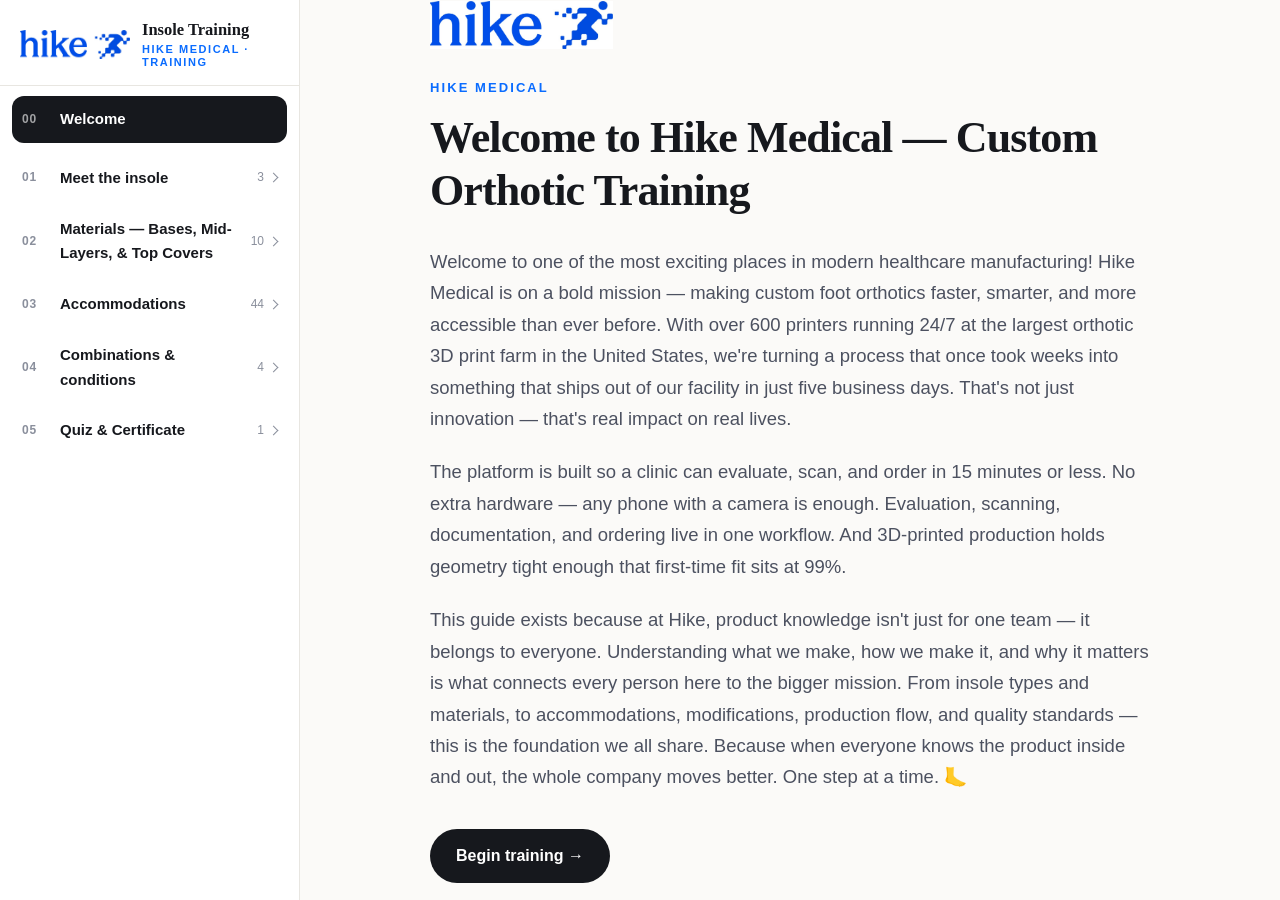
==== index.html @ 45080b59 "Highlight heel fill and pulse thickness boost in color. The clinical order cover length now reads 3/" ====
<!doctype html>
<html lang="en">
<head>
<meta charset="utf-8">
<meta name="viewport" content="width=device-width, initial-scale=1">
<title>The Hike Insole Book</title>
<style>
  :root{
    --ink:#16181d; --ink-2:#4c5160; --ink-3:#8a8f9c;
    --paper:#fbfaf8; --card:#ffffff; --line:#e8e6e1;
    --accent:#0a6cff; --pad:#e8960c; --well:#0794c9;
    --radius:18px;
    --sans:-apple-system,BlinkMacSystemFont,"SF Pro Text","Helvetica Neue",Inter,sans-serif;
    --serif:"New York","Iowan Old Style",Georgia,serif;
  }
  *{box-sizing:border-box;margin:0}
  html{scroll-behavior:smooth}
  body{background:var(--paper);color:var(--ink);font-family:var(--sans);
       font-size:19px;line-height:1.65;-webkit-font-smoothing:antialiased}
  button{font:inherit;color:inherit;background:none;border:0;cursor:pointer}

  /* Coursera-style opening: logo hold, then the film once, then syllabus */
  #intro{position:fixed;inset:0;z-index:99;background:#fff;display:flex;
         align-items:center;justify-content:center;
         transition:opacity .8s ease,visibility .8s}
  #intro.done{opacity:0;visibility:hidden;pointer-events:none}
  #introLogo{display:flex;flex-direction:column;align-items:center;gap:22px;
             opacity:0;transform:translateY(10px);
             animation:logoIn 1.1s cubic-bezier(.2,.8,.2,1) .15s forwards}
  #introLogo.out{animation:logoOut .55s ease forwards}
  #introLogo img{width:min(280px,56vw);height:auto;display:block;
                 object-fit:contain;align-self:center}
  #introLogo p{font-family:var(--serif);font-size:18px;letter-spacing:.18em;
               text-transform:uppercase;color:var(--ink-3)}
  @keyframes logoIn{to{opacity:1;transform:none}}
  @keyframes logoOut{to{opacity:0;transform:translateY(-8px)}}
  #introVideo{position:absolute;inset:0;background:#000;opacity:0;
              transition:opacity .7s ease}
  #introVideo.on{opacity:1}
  #introVideo[hidden]{display:none}
  #introVid{width:100%;height:100%;object-fit:contain;background:#000}
  #introPlay{position:absolute;left:50%;top:50%;transform:translate(-50%,-50%);
             width:86px;height:86px;border-radius:50%;background:rgba(255,255,255,.94);
             color:var(--accent);font-size:28px;box-shadow:0 12px 40px rgba(0,0,0,.28);
             display:grid;place-items:center}
  #introPlay[hidden]{display:none}
  #introSkip{position:absolute;right:22px;bottom:22px;font-size:13.5px;font-weight:600;
             color:#fff;background:rgba(20,22,30,.45);backdrop-filter:blur(8px);
             border:1px solid rgba(255,255,255,.25);border-radius:999px;padding:8px 16px}
  #introSkip:hover{background:rgba(20,22,30,.65)}
  #introBar{position:absolute;left:0;right:0;bottom:0;height:3px;background:rgba(255,255,255,.15)}
  #introFill{height:100%;width:0;background:var(--accent)}

  /* ============ app shell: sidebar + one screen, no page scroll ============ */
  html,body{height:100%;overflow:hidden}
  #app{display:grid;grid-template-columns:300px minmax(0,1fr);height:100vh;
       height:100dvh;overflow:hidden;background:var(--paper)}
  #side{background:#fff;border-right:1px solid var(--line);display:flex;flex-direction:column;
        min-height:0;overflow:hidden;z-index:30}
  .side-head{display:flex;align-items:center;gap:12px;padding:20px 20px 16px;
             border-bottom:1px solid var(--line)}
  .side-head img{height:30px;width:auto;max-width:110px;object-fit:contain;display:block}
  .side-head div{display:flex;flex-direction:column;line-height:1.2}
  .side-head b{font-family:var(--serif);font-size:16.5px;font-weight:600}
  .side-head span{font-size:11px;font-weight:650;letter-spacing:.14em;text-transform:uppercase;
                  color:var(--accent);margin-top:3px}
  .side-welcome{padding:10px 12px 0}
  #sideNav{flex:1;min-height:0;overflow-y:auto;padding:4px 12px 28px;scrollbar-width:thin}
  .nav-ch{margin-bottom:4px}
  .nav-ch-btn{width:100%;display:grid;grid-template-columns:28px 1fr auto;gap:10px;
              align-items:center;text-align:left;padding:11px 10px;border-radius:12px;
              transition:background .2s}
  .nav-ch-btn:hover{background:rgba(10,108,255,.05)}
  .nav-ch.on .nav-ch-btn{background:rgba(10,108,255,.07)}
  .nav-ch-btn .n{font-size:12px;font-weight:700;letter-spacing:.06em;color:var(--ink-3)}
  .nav-ch.on .nav-ch-btn .n{color:var(--accent)}
  .nav-ch-btn .t{font-size:15px;font-weight:650;color:var(--ink)}
  .nav-ch-btn .c{font-size:12px;color:var(--ink-3);white-space:nowrap}
  .nav-ch-btn .chev{display:inline-block;width:7px;height:7px;border-right:1.6px solid var(--ink-3);
                    border-bottom:1.6px solid var(--ink-3);transform:rotate(-45deg);
                    margin-left:6px;transition:transform .25s}
  .nav-ch.on .nav-ch-btn .chev{transform:rotate(45deg)}
  .nav-ls{display:none;flex-direction:column;padding:2px 0 6px 0}
  .nav-ch.on .nav-ls{display:flex}
  .nav-ls-btn{display:grid;grid-template-columns:28px 1fr;gap:10px;align-items:center;
              text-align:left;padding:8px 10px 8px 14px;border-radius:10px;font-size:14px;
              color:var(--ink-2);line-height:1.35;transition:background .2s,color .2s}
  .nav-ls-btn:hover{background:rgba(10,108,255,.05);color:var(--ink)}
  .nav-ls-btn.on{background:var(--ink);color:#fff}
  .nav-ls-btn i{width:18px;height:18px;border-radius:50%;border:1.5px solid var(--line);
                display:grid;place-items:center;font-size:10px;font-style:normal;font-weight:700;
                color:var(--ink-3);justify-self:center;background:#fff}
  .nav-ls-btn.seen i{border-color:var(--accent);color:var(--accent)}
  .nav-ls-btn.on i{border-color:#fff;color:var(--ink);background:#fff}
  #main{position:relative;min-width:0;min-height:0;display:flex;flex-direction:column;overflow:hidden}
  #sideToggle{display:none;position:absolute;left:14px;top:14px;z-index:40;width:40px;height:40px;
              border-radius:50%;background:rgba(255,255,255,.9);border:1px solid var(--line);
              backdrop-filter:blur(8px);font-size:18px;line-height:1}

  /* progress */
  #progressBar{position:absolute;top:0;left:0;right:0;height:3px;z-index:50;background:transparent}
  #progressFill{height:100%;width:0;background:var(--accent);border-radius:0 2px 2px 0;
                transition:width .6s cubic-bezier(.3,.7,.3,1)}

  /* ============ reader ============ */
  #reader{flex:1;min-height:0;display:grid;grid-template-columns:minmax(0,1.08fr) minmax(440px,1fr);
          grid-template-rows:minmax(0,1fr) auto;gap:0;background:var(--card)}
  #reader[hidden]{display:none}
  #stageWrap{grid-column:2;grid-row:1 / -1}
  #lessonPane{grid-column:1;grid-row:1;min-height:0}
  #stepNav{grid-column:1;grid-row:2}
  #reader.info.chart{grid-template-columns:minmax(0,1.05fr) minmax(420px,1.05fr)}
  #reader.info{grid-template-columns:minmax(0,1.15fr) minmax(380px,1fr);background:var(--paper)}
  #reader.info #lessonPane{order:1;padding:min(7vh,56px) min(3.5vw,40px) 20px min(4.5vw,52px)}
  #reader.info #stageWrap{grid-row:1;order:2;margin:auto 32px 8px;height:min(72vh,620px);max-height:calc(100% - 88px);
                          border-radius:32px;border:1px solid var(--line);align-self:center;
                          box-shadow:0 22px 60px rgba(20,22,30,.08);position:relative;
                          background:radial-gradient(900px 480px at 50% 38%,#f6f5f2 0%,#ecebe7 100%)}
  #reader.info #stepNav{grid-column:2;grid-row:2;justify-content:flex-end;margin:0 36px 22px;
                        padding-top:0;width:auto}
  #reader.info #gl{position:absolute;inset:0;width:100%;height:100%}
  #reader.info #stepText{max-width:58ch;font-size:17.5px;line-height:1.78;color:var(--ink-2)}
  #reader.info #stepText p{margin:0 0 22px}
  #reader.info #stepText p:last-child{margin-bottom:0}
  #reader.info.text{grid-template-columns:minmax(0,1fr)}
  #reader.info.text #stageWrap{display:none !important}
  #reader.info.text #lessonPane{grid-column:1;grid-row:1;max-width:78ch}
  #reader.info.text #stepNav{grid-column:1;grid-row:2;justify-content:flex-start;margin:0 0 22px;
                             padding-left:min(4.5vw,52px)}
  #reader.info.text #stepText{max-width:68ch}
  #reader.info.text.fullpage{grid-template-columns:minmax(0,1fr);grid-template-rows:minmax(0,1fr) auto;
                            background:var(--paper)}
  #reader.info.text.fullpage #stageWrap{display:none !important}
  #reader.info.text.fullpage #lessonPane{grid-column:1;grid-row:1;order:1;max-width:none;width:100%;
                                        padding:min(5vh,44px) min(5vw,72px) 8px;overflow-y:auto}
  #reader.info.text.fullpage #lessonTitle{max-width:none}
  #reader.info.text.fullpage #stepText{max-width:none;width:100%;overflow:visible;flex:none;
                                      min-height:auto;padding-right:0}
  #reader.info.text.fullpage #stepText.more{-webkit-mask-image:none;mask-image:none}
  #reader.info.text.fullpage #stepNav{grid-column:1;grid-row:2;order:2;justify-content:flex-start;
                                     margin:0;width:auto;padding:8px min(5vw,72px) 20px}
  #reader.info #lessonExplore,
  #reader.info #dragHint,#reader.info #stageHud,
  #reader.info .stage-label,#reader.info #trainBtn,
  #reader.info #keysHint,#reader.info #stepDots{display:none !important}
  #reader.chart #gl,#reader.chart #reelCaption,#reader.chart #reelBeats,#reader.chart #reelPrev,#reader.chart #reelNext{display:none !important}
  #reader.chart #stageWrap{overflow:auto;background:#fff}
  #flowChart{display:none;height:100%;padding:28px 26px 24px;overflow:auto}
  #reader.chart #flowChart{display:block}
  .prod{display:flex;flex-direction:column;gap:0;padding-bottom:8px}
  .prod-step{display:flex;flex-direction:column;gap:10px}
  .prod-mark{display:flex;align-items:baseline;gap:10px}
  .prod-mark b{font-size:12px;font-weight:700;letter-spacing:.1em;color:var(--accent)}
  .prod-mark span{font-size:15px;font-weight:650}
  .prod-pair{display:grid;grid-template-columns:1fr 1fr;gap:10px}
  .prod-pair figure{margin:0;min-width:0}
  .prod-pair img{width:100%;aspect-ratio:16/10;object-fit:cover;border-radius:12px;
                 background:#ecebe7;display:block}
  .prod-step:first-child .prod-pair{grid-template-columns:1fr}
  .prod-step:first-child .prod-pair img{aspect-ratio:16/8;object-fit:contain;background:#fff}
  .prod-pair figcaption{margin-top:6px;font-size:12.5px;font-weight:550;color:var(--ink-3);
                        letter-spacing:.01em}
  .prod-join{display:block;width:1px;height:20px;margin:8px auto;background:var(--line);
             position:relative}
  .prod-join::after{content:"";position:absolute;left:50%;bottom:-1px;width:7px;height:7px;
                    border-right:1.5px solid var(--ink-3);border-bottom:1.5px solid var(--ink-3);
                    transform:translateX(-50%) rotate(45deg)}
  .flow{display:grid;grid-template-columns:1fr 1fr;gap:18px;height:100%;align-content:start}
  .flow-col{display:flex;flex-direction:column;align-items:stretch;gap:0;min-width:0}
  .flow-kicker{font-size:12px;font-weight:700;letter-spacing:.12em;text-transform:uppercase;
               color:var(--ink-3);margin-bottom:12px}
  .flow-col.clin .flow-kicker{color:var(--accent)}
  .flow-box{background:var(--paper);border:1px solid var(--line);border-radius:14px;
            padding:12px 14px;font-size:14.5px;font-weight:650;line-height:1.35;color:var(--ink)}
  .flow-box span{display:block;margin-top:4px;font-size:12.5px;font-weight:500;color:var(--ink-3);line-height:1.4}
  .flow-box.accent{border-color:var(--accent);background:#f3f7ff}
  .flow-box.rich{font-weight:650}
  .flow-box.rich ul{margin:8px 0 0;padding:0 0 0 16px;font-size:12.5px;font-weight:500;
                    color:var(--ink-2);line-height:1.45}
  .flow-box.rich li{margin:0 0 3px}
  .flow-box.end{background:var(--ink);color:#fff;border-color:var(--ink)}
  .flow-box.end span{color:#ffffff99}
  .flow-arrow{display:block;width:1px;height:18px;margin:0 auto;background:var(--line);
              position:relative}
  .flow-arrow::after{content:"";position:absolute;left:50%;bottom:-1px;width:7px;height:7px;
                     border-right:1.5px solid var(--ink-3);border-bottom:1.5px solid var(--ink-3);
                     transform:translateX(-50%) rotate(45deg)}
  .mat{display:flex;flex-direction:column;justify-content:center;min-height:100%;
       max-width:400px;margin:0 auto;gap:0}
  .mat-kicker{font-size:12px;font-weight:700;letter-spacing:.12em;text-transform:uppercase;
              color:var(--ink-3);margin-bottom:12px}
  .mat-layer{background:var(--paper);border:1px solid var(--line);border-radius:16px;
             padding:16px 18px}
  .mat-layer b{display:block;font-size:16px;font-weight:650;letter-spacing:-.01em}
  .mat-layer span{display:block;margin-top:5px;font-size:13px;font-weight:500;
                  color:var(--ink-3);line-height:1.45}
  .mat-layer.cover{background:#f3f7ff;border-color:var(--accent)}
  .mat-layer.mid{background:#f6faf6;border-color:#c5d6c5}
  .mat-layer.base{background:#f4f3f0}
  .mat-layer.done{background:var(--ink);color:#fff;border-color:var(--ink)}
  .mat-layer.done span{color:#ffffff99}
  .mat-join{display:block;width:1px;height:22px;margin:6px auto;background:var(--line);position:relative}
  .mat-join::before{position:absolute;left:50%;top:50%;transform:translate(-50%,-50%);
                    font-size:13px;font-weight:700;color:var(--ink-3);background:#fff;padding:0 5px}
  .mat-join.plus::before{content:"+"}
  .mat-join.eq::before{content:"="}
  .mat-split{display:grid;grid-template-columns:1fr 1fr;gap:14px;margin-top:22px}
  .mat-split ul{margin:0;padding:0 0 0 16px;font-size:13.5px;font-weight:550;
                color:var(--ink-2);line-height:1.55}
  .mat-split li{margin:0 0 3px}
  #reelCaption{position:absolute;left:0;right:0;bottom:28px;transform:none;
               font-size:15px;font-weight:600;letter-spacing:-.01em;color:var(--ink);
               background:transparent;border:0;border-radius:0;padding:0 24px;
               pointer-events:none;white-space:normal;opacity:1;text-align:center;
               min-height:0}
  #reelCaption .reel-copy{opacity:0;transform:translateY(6px);
                          transition:opacity .7s ease,transform .7s cubic-bezier(.2,.8,.2,1)}
  #reelCaption.show .reel-copy{opacity:1;transform:none}
  #reelCaption strong{display:block;font-size:16px;font-weight:650;letter-spacing:-.02em}
  #reelCaption span{display:block;margin-top:3px;font-size:13px;font-weight:500;
                    color:var(--ink-3);letter-spacing:.01em}
  #reelCaption span:empty{display:none}
  #reelBeats{position:absolute;left:0;right:0;bottom:12px;display:flex;justify-content:center;gap:7px;padding:0;pointer-events:none}
  #reelBeats[hidden]{display:none}
  #reelBeats i{width:6px;height:6px;border-radius:99px;background:var(--line);
               transition:width .6s cubic-bezier(.3,.7,.3,1),background .6s}
  #reelBeats i.on{width:18px;background:var(--ink)}
  #reelPrev,#reelNext{position:absolute;top:46%;z-index:4;width:46px;height:46px;margin:0;padding:0;
                       border-radius:50%;border:1px solid var(--line);background:rgba(255,255,255,.92);
                       color:var(--ink);font-size:28px;line-height:1;cursor:pointer;
                       box-shadow:0 8px 22px rgba(20,22,30,.10);transition:transform .18s,background .18s}
  #reelPrev{left:18px}
  #reelNext{right:18px}
  #reelPrev:hover,#reelNext:hover{transform:translateY(-1px);background:#fff}
  #reelPrev[hidden],#reelNext[hidden]{display:none}
  #stageWrap{position:relative;height:100%;min-height:0;overflow:hidden;background:
             radial-gradient(1200px 600px at 50% 30%,#f3f2ef 0%,#e9e8e4 100%)}
  #reader.covers #stageWrap{background:
             radial-gradient(900px 420px at 50% 34%,#e8e7e3 0%,#d7d6d1 100%)}
  #gl{width:100%;height:100%;display:block;touch-action:none}
  .stage-label{position:absolute;transform:translate(-50%,0);font-size:13.5px;font-weight:600;
               color:var(--ink-2);background:rgba(255,255,255,.85);backdrop-filter:blur(6px);
               padding:5px 12px;border-radius:999px;border:1px solid var(--line);
               pointer-events:none;white-space:nowrap;transition:opacity .3s}
  /* stage HUD: one quiet column pinned to the bottom of the stage — the
     caption (legend) and, on cover lessons, the swatch strip beneath it.
     Nothing else sits on the model. */
  #stageHud{position:absolute;left:20px;right:20px;bottom:18px;display:flex;flex-direction:column;
            align-items:flex-start;gap:10px;pointer-events:none;z-index:3}
  #stageHud>*{pointer-events:auto}
  #legend{font-size:13.5px;line-height:1.45;color:var(--ink-2);letter-spacing:-.005em;
          display:flex;flex-wrap:wrap;gap:6px 14px;align-items:center;max-width:100%;
          background:rgba(255,255,255,.82);backdrop-filter:blur(12px);-webkit-backdrop-filter:blur(12px);
          border:1px solid rgba(20,22,30,.06);border-radius:14px;padding:9px 14px;
          box-shadow:0 8px 24px rgba(20,22,30,.06)}
  #legend:empty{display:none}
  #legend .key{display:inline-block;width:11px;height:11px;border-radius:3.5px;margin-right:7px;vertical-align:-1px;
               box-shadow:inset 0 0 0 1px rgba(20,22,30,.08)}
  #legend .key.pad{background:var(--pad)}
  #legend .key.well{background:var(--well)}
  #legend .muted{color:var(--ink-3)}
  /* measured callout pinned to a relief well */
  .well-tag{position:absolute;transform:translate(-50%,-100%);display:flex;flex-direction:column;
            align-items:center;pointer-events:none;opacity:0;transition:opacity .45s;will-change:left,top}
  .well-tag.show{opacity:1}
  .well-tag .pill{font-size:12.5px;font-weight:650;letter-spacing:.01em;color:#0a5f80;
                  background:rgba(255,255,255,.92);backdrop-filter:blur(8px);
                  padding:5px 11px;border-radius:999px;border:1px solid rgba(7,148,201,.25);
                  box-shadow:0 6px 18px rgba(20,40,60,.10);white-space:nowrap}
  .well-tag i{display:block;width:1px;height:30px;background:linear-gradient(to bottom,rgba(7,148,201,.9),rgba(7,148,201,.25))}
  .well-tag b{display:block;width:9px;height:9px;border-radius:50%;background:#35c8ff;
              box-shadow:0 0 0 2px #fff,0 0 0 4px rgba(53,200,255,.35);margin-top:-1px}
  #coverBar{width:100%;display:flex;flex-direction:column;gap:9px;align-items:stretch;
            background:rgba(255,255,255,.86);backdrop-filter:blur(14px);-webkit-backdrop-filter:blur(14px);
            border:1px solid rgba(20,22,30,.06);border-radius:16px;padding:12px 14px 10px;
            box-shadow:0 10px 30px rgba(20,22,30,.08)}
  #coverBar[hidden]{display:none}
  #coverName{font-size:13px;line-height:1.5;color:var(--ink-2);letter-spacing:-.005em}
  #coverName b{font-weight:650;color:var(--ink)}
  #coverName b.mm{color:var(--accent);font-variant-numeric:tabular-nums}
  #coverName .sep{display:inline-block;width:1px;height:11px;background:var(--line);
                  margin:0 9px;vertical-align:-1px}
  #coverChips{display:flex;gap:2px;flex-wrap:wrap;justify-content:flex-start}
  .swatch{display:flex;flex-direction:column;align-items:center;gap:4px;background:none;
          border:0;padding:4px 5px 3px;cursor:pointer;border-radius:10px;
          transition:transform .18s,background .18s}
  .swatch i{width:24px;height:24px;border-radius:50%;border:2px solid #fff;
            box-shadow:0 0 0 1px rgba(20,22,30,.26),0 2px 5px rgba(20,22,30,.12);
            transition:box-shadow .18s;display:block}
  .swatch b{font-size:10px;font-weight:600;color:var(--ink-3);letter-spacing:.02em;font-variant-numeric:tabular-nums}
  .swatch:hover{transform:translateY(-2px)}
  .swatch:hover i{box-shadow:0 0 0 1px var(--line),0 3px 8px rgba(20,22,30,.18)}
  .swatch.on i{box-shadow:0 0 0 2.5px var(--accent)}
  .swatch.on b{color:var(--accent)}
  /* one-line orientation cue, top-right, that gets out of the way by itself */
  #dragHint{position:absolute;right:20px;top:18px;font-size:12px;font-weight:500;letter-spacing:.01em;
            color:var(--ink-3);background:rgba(255,255,255,.7);backdrop-filter:blur(10px);
            -webkit-backdrop-filter:blur(10px);border:1px solid rgba(20,22,30,.06);border-radius:999px;
            padding:6px 12px;pointer-events:none;transition:opacity .6s ease,transform .6s ease;z-index:3}
  #dragHint.gone{opacity:0;transform:translateY(-4px)}

  /* ============ training mode (top covers) ============ */
  #trainBtn{position:absolute;left:24px;top:22px;display:flex;align-items:center;gap:8px;
            font-size:13.5px;font-weight:600;color:var(--ink-2);
            background:rgba(255,255,255,.85);backdrop-filter:blur(8px);border:1px solid var(--line);
            border-radius:999px;padding:8px 16px 8px 12px;cursor:pointer;transition:all .25s}
  #trainBtn i{width:26px;height:16px;border-radius:999px;background:#d7dae1;position:relative;
              transition:background .25s}
  #trainBtn i::after{content:"";position:absolute;top:2px;left:2px;width:12px;height:12px;
                     border-radius:50%;background:#fff;box-shadow:0 1px 3px rgba(20,22,30,.3);
                     transition:left .25s cubic-bezier(.3,.7,.3,1.3)}
  #trainBtn.on{color:var(--accent);border-color:var(--accent)}
  #trainBtn.on i{background:var(--accent)}
  #trainBtn.on i::after{left:12px}
  #trainBtn:hover{transform:translateY(-1px)}
  #trainBtn[hidden]{display:none}
  /* manual-style callouts: pill labels on a right rail, thin leader lines
     with a dot landing on the exact layer they name */
  #callouts{position:absolute;inset:0;pointer-events:none}
  #callouts[hidden]{display:none}
  .co-pill{position:absolute;right:26px;max-width:290px;
           background:rgba(255,255,255,.93);backdrop-filter:blur(9px);
           border:1px solid var(--line);border-radius:12px;padding:9px 14px;
           box-shadow:0 6px 20px rgba(20,22,30,.10);font-size:12.5px;color:var(--ink-2);
           opacity:0;transform:translateX(14px);
           transition:opacity .4s,transform .5s cubic-bezier(.2,.9,.3,1)}
  #callouts.show .co-pill{opacity:1;transform:translateX(0)}
  .co-pill b{display:flex;align-items:center;gap:7px;font-size:13.5px;font-weight:650;
             color:var(--ink);white-space:nowrap}
  .co-pill b i{width:10px;height:10px;border-radius:3.5px;flex:none;
               box-shadow:inset 0 0 0 1px rgba(20,22,30,.14)}
  .co-pill span{display:block;margin-top:2px;color:var(--ink-3);white-space:nowrap}
  .co-pill em{font-style:normal;font-weight:650;color:var(--accent);font-variant-numeric:tabular-nums}
  .co-pill.total{background:var(--ink);border-color:var(--ink)}
  .co-pill.total b{color:#fff}
  .co-pill.total span{color:#b8bcc8}
  .co-pill.total em{color:#8db4ff}
  #trainArrow{position:absolute;inset:0;width:100%;height:100%;pointer-events:none;overflow:visible}
  #trainArrow[hidden]{display:none}
  #trainArrow path{fill:none;stroke:var(--ink);stroke-width:1.3;stroke-linecap:round;opacity:.5}
  #trainArrow circle{fill:var(--accent);stroke:#fff;stroke-width:1.6}

  #lessonPane{padding:min(8vh,72px) min(4vw,52px) 16px;display:flex;flex-direction:column;
              min-height:0;overflow:hidden;position:relative}
  #chapterTag{font-size:12.5px;font-weight:650;letter-spacing:.14em;text-transform:uppercase;
              color:var(--accent);margin-bottom:12px;flex-shrink:0}
  #lessonTitle{font-family:var(--serif);font-size:clamp(30px,3.2vw,40px);font-weight:600;
               letter-spacing:-.012em;line-height:1.14;margin-bottom:22px;flex-shrink:0;
               text-wrap:balance;max-width:24ch}
  #stepText{font-size:19px;line-height:1.7;color:var(--ink);max-width:50ch;
            transition:opacity .28s ease;flex:1 1 auto;min-height:0;overflow-y:auto;
            padding-right:12px;padding-bottom:28px;scrollbar-width:thin;letter-spacing:-.003em}
  /* when the text runs past the fold, the last lines dissolve instead of
     being sheared off — a quiet cue that there is more below */
  #stepText.more{-webkit-mask-image:linear-gradient(to bottom,#000 calc(100% - 56px),transparent);
                 mask-image:linear-gradient(to bottom,#000 calc(100% - 56px),transparent)}
  #stepText p{margin:0 0 18px}
  #stepText p:last-child{margin-bottom:0}
  #stepText b{font-weight:650}
  #stepText .lesson-subtitle{margin:0 0 14px;font-size:16px;line-height:1.35;
    font-weight:650;letter-spacing:.025em;color:var(--ink-2)}
  #lessonExplore{margin-top:18px;max-width:52ch}
  #lessonExplore[hidden]{display:none}
  .plantar-fig{position:relative;width:100%;max-width:440px;margin:0 0 14px;
               background:#fff;border:1px solid var(--line);border-radius:18px;overflow:hidden}
  .plantar-fig img{width:100%;height:auto;display:block}
  .plantar-fig .hot{position:absolute;width:12%;aspect-ratio:1;border-radius:50%;
                    border:2px solid transparent;background:transparent;
                    transform:translate(-50%,-50%);cursor:pointer}
  .plantar-fig .hot:hover,.plantar-fig .hot.on{border-color:var(--accent);
                    background:rgba(10,108,255,.16)}
  .lam-stack{display:flex;flex-direction:column;gap:4px;margin:4px 0 10px}
  .lam-layer{display:flex;flex-direction:column;gap:2px;padding:10px 12px 10px 14px;border-radius:10px;
             background:#fff;border:1px solid var(--line);border-left:6px solid var(--lam)}
  .lam-layer b{font-size:14px}
  .lam-layer span{font-size:12.5px;color:var(--ink-2);line-height:1.4}
  .pick-row{display:grid;grid-template-columns:1fr 1fr;gap:8px;margin-bottom:10px}
  .pick-row.thirds, .byo-grid{grid-template-columns:1fr 1fr 1fr}
  .byo-grid{display:grid;gap:8px;margin-bottom:10px}
  .byo-grid .lm-chips{margin-top:8px}
  @media (max-width:640px){
    .pick-row, .pick-row.thirds, .byo-grid{grid-template-columns:1fr}
  }
  .foot-board{display:grid;grid-template-columns:118px 1fr;gap:14px;align-items:start}
  .foot-svg{width:118px;height:auto;display:block}
  .foot-svg .hot{cursor:pointer;transition:fill .2s,stroke .2s}
  .foot-svg .hot:hover, .foot-svg .hot.on{fill:rgba(10,108,255,.22);stroke:var(--accent)}
  .lm-chips{display:flex;flex-wrap:wrap;gap:6px}
  .lm-chip{font-size:12.5px;font-weight:600;padding:5px 10px;border-radius:999px;
           border:1px solid var(--line);background:#fff;color:var(--ink-2);cursor:pointer}
  .lm-chip:hover,.lm-chip.on{border-color:var(--accent);color:var(--accent);background:#f3f7ff}
  .lm-remember{margin-top:10px;font-size:14.5px;color:var(--ink-2);min-height:2.6em;
               padding:10px 12px;border-radius:12px;background:#fff;border:1px solid var(--line)}
  .lm-remember b{color:var(--ink)}
  .side-grid{display:grid;grid-template-columns:1fr 1fr;gap:10px}
  .side-card{border:1px solid var(--line);border-radius:14px;padding:12px 14px;background:#fff}
  .side-card .tag{font-size:11.5px;font-weight:700;letter-spacing:.08em;text-transform:uppercase;color:var(--accent)}
  .side-card h4{font-size:16px;margin:4px 0 4px}
  .side-card p{font-size:13.5px;color:var(--ink-2);line-height:1.45}
  .qref{width:100%;border-collapse:collapse;font-size:13.5px;margin-top:4px}
  .qref th,.qref td{text-align:left;padding:6px 8px;border-bottom:1px solid var(--line)}
  .qref th{font-size:11.5px;letter-spacing:.06em;text-transform:uppercase;color:var(--ink-3)}
  #welcome .facts,#stepText .facts{width:100%;border-collapse:collapse;margin:18px 0 24px;font-size:15.5px;line-height:1.5}
  #welcome .facts th,#welcome .facts td,#stepText .facts th,#stepText .facts td{
    text-align:left;padding:10px 12px 10px 0;border-bottom:1px solid var(--line);vertical-align:top;line-height:1.5}
  #welcome .facts td:first-child,#stepText .facts td:first-child{font-weight:600;color:var(--ink);padding-right:18px}
  #welcome .facts th,#stepText .facts th{font-size:11.5px;letter-spacing:.08em;text-transform:uppercase;color:var(--ink-3);font-weight:650;padding-top:0}
  #stepText .cover-reference{width:100%;table-layout:fixed;border-collapse:separate;border-spacing:0;
    margin:0;border:1px solid var(--line);border-radius:14px;overflow:hidden;background:#fff;
    font-size:13px;line-height:1.15}
  #stepText .cover-reference th,#stepText .cover-reference td{
    text-align:left;padding:3px 8px;border-bottom:1px solid var(--line);vertical-align:middle}
  #stepText .cover-reference th{font-size:10.5px;letter-spacing:.08em;text-transform:uppercase;
    color:var(--ink-3);font-weight:700;background:#f5f4f1}
  #stepText .cover-reference th:first-child,#stepText .cover-reference td:first-child{
    width:48px;font-weight:700;color:var(--ink)}
  #stepText .cover-reference th:last-child,#stepText .cover-reference td:last-child{
    width:82px;white-space:nowrap}
  #stepText .cover-reference tbody tr:last-child td{border-bottom:0}
  #stepText:has(> .cover-reference){padding-bottom:0;overflow-y:hidden}
  #stepText .spec{display:grid;gap:8px;margin:14px 0 20px;padding:14px 16px;border:1px solid var(--line);
                  border-radius:14px;background:#fff}
  #stepText .spec i{display:grid;grid-template-columns:minmax(9em,34%) 1fr;gap:8px 12px;font-style:normal}
  #stepText .spec b{color:var(--ink-3);font-size:12.5px;font-weight:650;letter-spacing:.04em;text-transform:uppercase}
  #stepText .ol-plain{margin:10px 0 18px;padding-left:1.2em}
  #stepText .ol-plain li{margin:0 0 10px}
  #stepText .callout{margin:18px 0;padding:14px 16px;border-radius:0 14px 14px 0;border-left:4px solid #c0392b;
                     background:#fff6f4}
  #stepText .callout b{display:block;margin-bottom:6px}
  #stepText .lab-note{margin:16px 0 6px;border:1px solid var(--line);border-radius:14px;background:#fff;
                      overflow:hidden}
  #stepText .lab-note>summary{list-style:none;cursor:pointer;padding:12px 16px;font-weight:650;font-size:15.5px;
                              display:flex;align-items:center;gap:8px}
  #stepText .lab-note>summary::-webkit-details-marker{display:none}
  #stepText .lab-note>summary:before{content:'';width:8px;height:8px;border-radius:99px;background:var(--accent);
                                     flex:0 0 auto}
  #stepText .lab-note[open]>summary{border-bottom:1px solid var(--line)}
  #stepText .lab-note>div{padding:12px 16px 16px}
  #stepText .lab-note p{margin:0 0 10px;font-size:16px}
  #stepText .lab-note .facts{margin:8px 0 0;font-size:15px}
  #stepText .faq{margin:0 0 18px;padding:0 0 16px;border-bottom:1px solid var(--line)}
  #stepText .faq:last-child{border-bottom:0}
  #stepText .faq b{display:block;margin-bottom:6px}
  @media (max-width:720px){ #stepText .spec i{grid-template-columns:1fr} }
  .reg-row{display:flex;flex-direction:column;gap:8px}
  .reg-card{border:1px solid var(--line);border-radius:12px;padding:10px 12px;background:#fff;cursor:pointer}
  .reg-card:hover,.reg-card.on{border-color:var(--accent)}
  .reg-card b{display:block;font-size:14.5px}
  .reg-card span{font-size:13px;color:var(--ink-3)}
  @media (max-width:520px){ .foot-board{grid-template-columns:1fr} .foot-svg{width:90px} }
  #reader.loading #stepText{opacity:.3}
  .gloss{color:var(--accent);border-bottom:1.5px dotted currentColor;padding:0;line-height:inherit}
  .gloss-pop{position:fixed;z-index:80;max-width:320px;background:var(--ink);color:#f5f5f4;
             font-size:15px;line-height:1.5;padding:12px 16px;border-radius:12px;
             box-shadow:0 12px 40px rgba(0,0,0,.25);animation:pop .22s cubic-bezier(.3,1.4,.5,1)}
  @keyframes pop{from{opacity:0;transform:translateY(6px) scale(.97)}}

  #stepNav{padding:14px min(4vw,52px) 26px;display:flex;align-items:center;justify-content:flex-end;gap:14px}
  #stepDots{display:flex;gap:7px;flex:1;align-items:center}
  #stepDots[hidden]{display:none}
  #stepDots i{width:7px;height:7px;border-radius:99px;background:#d8d6d0;cursor:pointer;
              transition:all .35s cubic-bezier(.3,.7,.3,1)}
  #stepDots i:hover{background:var(--ink-3)}
  #stepDots i.on{background:var(--ink);width:22px}
  .navBtn{display:inline-flex;align-items:center;gap:8px;font-weight:600;font-size:15.5px;
          padding:12px 22px;border-radius:999px;transition:all .25s;letter-spacing:-.005em}
  #prevBtn{color:var(--ink-2);border:1px solid var(--line);background:#fff}
  #prevBtn:not(:disabled):hover{border-color:var(--ink-3);color:var(--ink)}
  #prevBtn:disabled{opacity:.35;cursor:default}
  #nextBtn{background:var(--ink);color:#fff}
  #nextBtn:hover{transform:translateX(2px)}
  #keysHint{font-size:12px;color:var(--ink-3);margin-top:10px;text-align:right;flex-shrink:0;opacity:.85}
  kbd{font-family:var(--sans);font-size:11px;border:1px solid var(--line);border-bottom-width:2px;
      border-radius:5px;padding:1px 6px;background:#fff;color:var(--ink-2)}

  /* ============ welcome / intro page ============ */
  #welcome{flex:1;min-height:0;overflow-y:auto;display:flex;align-items:center;justify-content:center;
           padding:56px 40px 72px;scrollbar-width:thin;background:var(--paper)}
  #welcome[hidden]{display:none}
  #welcome .inner{max-width:720px;width:100%;display:flex;flex-direction:column;align-items:flex-start}
  #welcome img{height:48px;width:auto;max-width:200px;object-fit:contain;display:block;margin-bottom:28px}
  #welcome .kicker{font-size:13px;font-weight:650;letter-spacing:.16em;text-transform:uppercase;
                   color:var(--accent);margin-bottom:14px}
  #welcome h1{font-family:var(--serif);font-size:clamp(30px,4.2vw,44px);font-weight:600;
              letter-spacing:-.02em;line-height:1.2;margin:0 0 28px}
  #welcome .intro p{font-size:18.5px;line-height:1.7;color:var(--ink-2);margin:0 0 22px}
  #welcome .intro p:last-child{margin-bottom:0}
  #welcomeBegin{margin-top:36px;display:inline-flex;align-items:center;gap:8px;font-weight:650;
                font-size:16px;padding:14px 26px;border-radius:999px;background:var(--ink);color:#fff}
  #welcomeBegin:hover{transform:translateX(2px)}
  #welcomeLink{width:100%;display:grid;grid-template-columns:28px 1fr;gap:10px;align-items:center;
               text-align:left;padding:11px 10px;border-radius:12px;margin-bottom:8px;
               font-size:15px;font-weight:650;transition:background .2s}
  #welcomeLink:hover{background:rgba(10,108,255,.05)}
  #welcomeLink.on{background:var(--ink);color:#fff}
  #welcomeLink .n{font-size:12px;font-weight:700;letter-spacing:.06em;color:var(--ink-3)}
  #welcomeLink.on .n{color:#ffffff99}

  /* ============ quiz + certificate ============ */
  #quiz{flex:1;min-height:0;overflow-y:auto;padding:48px 40px 80px;scrollbar-width:thin}
  #quiz[hidden]{display:none}
  #quiz .inner{max-width:720px;margin:0 auto}
  #quiz .kicker{font-size:13px;font-weight:650;letter-spacing:.16em;text-transform:uppercase;
                color:var(--accent);margin-bottom:10px}
  #quiz h2{font-family:var(--serif);font-size:clamp(28px,3.6vw,40px);font-weight:600;
           letter-spacing:-.02em;margin:0 0 10px}
  #quiz .lede{color:var(--ink-2);font-size:17px;line-height:1.65;margin:0 0 28px}
  .quiz-track{height:3px;background:var(--line);border-radius:2px;margin-bottom:8px}
  .quiz-fill{height:100%;width:0;background:var(--accent);border-radius:2px;transition:width .4s ease}
  .quiz-meta{font-size:13px;color:var(--ink-3);margin-bottom:22px}
  .quiz-card,.score-card{background:#fff;border:1px solid var(--line);border-radius:var(--radius);
                         padding:28px 28px 24px;box-shadow:0 10px 32px rgba(20,22,30,.04)}
  .q-number{font-size:12px;font-weight:650;color:var(--ink-3);letter-spacing:.04em;
            text-transform:uppercase;margin-bottom:10px}
  #quiz.check .kicker,#quiz.check h2,#quiz.check>.inner>.lede{display:none !important}
  #quizCard.pop{animation:quizPop .32s cubic-bezier(.2,.8,.2,1)}
  @keyframes quizPop{from{opacity:0;transform:translateY(12px)}to{opacity:1;transform:none}}
  .q-tag{display:none}
  .q-text{font-size:19px;font-weight:600;line-height:1.45;margin-bottom:20px}
  #options{display:flex;flex-direction:column;gap:10px}
  .option{display:flex;align-items:flex-start;gap:12px;width:100%;text-align:left;
          border:1.5px solid var(--line);border-radius:12px;padding:13px 16px;font-size:15.5px;
          color:var(--ink);background:#fff;transition:border-color .15s,background .15s}
  .option:hover:not(.disabled){border-color:#b8bcc6;background:#fafafa}
  .option-letter{font-weight:700;font-size:13px;color:var(--ink-3);flex-shrink:0;margin-top:2px}
  .option.correct{border-color:#16a34a;background:#f0fdf4}
  .option.correct .option-letter{color:#16a34a}
  .option.wrong{border-color:#dc2626;background:#fef2f2}
  .option.wrong .option-letter{color:#dc2626}
  .option.disabled{cursor:default}
  .explanation{margin-top:16px;padding:14px 16px;border-radius:12px;font-size:14.5px;line-height:1.6}
  .explanation[hidden]{display:none}
  .correct-exp{background:#f0fdf4;border:1px solid #bbf7d0}
  .wrong-exp{background:#fef2f2;border:1px solid #fecaca}
  .explanation .verdict{font-weight:650;margin-bottom:4px}
  .correct-exp .verdict{color:#15803d}
  .wrong-exp .verdict{color:#dc2626}
  .explanation .exp-text{color:var(--ink-2)}
  .quiz-actions{display:flex;flex-wrap:wrap;gap:10px;margin-top:18px}
  .quiz-btn{padding:13px 22px;border-radius:999px;font-size:15px;font-weight:650;
            background:var(--ink);color:#fff}
  .quiz-btn:hover{transform:translateX(2px)}
  .quiz-btn.ghost{background:#fff;color:var(--ink);border:1px solid var(--line)}
  .quiz-btn.ghost:hover{transform:none;background:var(--paper)}
  .quiz-btn[hidden]{display:none}
  .score-card{text-align:center;padding:36px 28px}
  .score-circle{width:108px;height:108px;border-radius:50%;display:flex;flex-direction:column;
                align-items:center;justify-content:center;margin:0 auto 20px;border:3px solid}
  .score-circle.great{background:#f0fdf4;border-color:#16a34a;color:#16a34a}
  .score-circle.ok{background:#fefce8;border-color:#ca8a04;color:#ca8a04}
  .score-circle.low{background:#fef2f2;border-color:#dc2626;color:#dc2626}
  .score-number{font-size:32px;font-weight:700;line-height:1}
  .score-of{font-size:12px;font-weight:600;margin-top:4px}
  .score-card h3{font-family:var(--serif);font-size:26px;margin:0 0 8px}
  .score-card .score-sub{font-size:15.5px;color:var(--ink-2);line-height:1.55;margin:0 0 22px}
  .name-row{display:flex;flex-direction:column;align-items:stretch;gap:8px;max-width:420px;margin:0 auto 16px}
  .name-row label{font-size:13px;font-weight:650;color:var(--ink-3);text-align:left}
  #certName{width:100%;padding:12px 14px;border:1.5px solid var(--line);border-radius:12px;
            font:inherit;font-size:16px;background:#fff}
  #certName:focus{outline:none;border-color:var(--accent)}
  #certName.need{border-color:#dc2626;background:#fef2f2}
  #certWrap{margin-top:8px}
  #quiz.cert-wide .inner{max-width:980px}
  /* ---- certificate: gold foil frame on parchment ---- */
  :root{--gold:#c9a227;--gold-2:#e6c65a;--gold-3:#a67c1a;--gold-ink:#8a6d1c;--parchment:#fdfbf4;--script:"Snell Roundhand","Apple Chancery","Brush Script MT","Segoe Script",cursive}
  .certificate{position:relative;border-radius:10px;padding:14px;
               background:linear-gradient(135deg,#d9b756 0%,#f6e7a8 20%,var(--gold) 48%,#f1dc93 76%,var(--gold-3) 100%);
               box-shadow:0 30px 80px rgba(20,22,30,.18),inset 0 1px 0 rgba(255,255,255,.7);
               -webkit-print-color-adjust:exact;print-color-adjust:exact;
               animation:certPop 1s cubic-bezier(.2,.9,.25,1.15) both}
  @keyframes certPop{from{opacity:0;transform:translateY(28px) scale(.92)}to{opacity:1;transform:none}}
  .cert-frame{position:relative;background:var(--parchment);border:1.5px solid var(--gold);padding:12px;overflow:hidden;
              -webkit-print-color-adjust:exact;print-color-adjust:exact}
  .cert-frame::before{content:"";position:absolute;inset:7px;border:1px solid rgba(201,162,39,.6);pointer-events:none;z-index:2}
  /* guilloche: faint rings + fine diagonal hatch, like a banknote */
  .cert-frame::after{content:"";position:absolute;inset:0;pointer-events:none;z-index:0;
    background:
      repeating-radial-gradient(circle at 50% 54%,rgba(201,162,39,.09) 0 1px,transparent 1px 13px),
      repeating-linear-gradient(-32deg,rgba(10,108,255,.04) 0 1px,transparent 1px 21px),
      radial-gradient(ellipse at 50% 40%,rgba(255,255,255,.9),rgba(253,251,244,0) 70%)}
  .cert-corner{position:absolute;width:74px;height:74px;z-index:3;pointer-events:none;
               border-top:3px solid var(--gold);border-left:3px solid var(--gold)}
  .cert-corner::after{content:"";position:absolute;left:9px;top:9px;width:38px;height:38px;
                      border-top:1.5px solid var(--gold);border-left:1.5px solid var(--gold);border-top-left-radius:100%}
  .cert-corner::before{content:"✦";position:absolute;left:-10px;top:-15px;color:var(--gold);font-size:17px;line-height:1;
                       background:var(--parchment);padding:1px}
  .cert-corner.tl{top:20px;left:20px}
  .cert-corner.tr{top:20px;right:20px;transform:rotate(90deg)}
  .cert-corner.br{bottom:20px;right:20px;transform:rotate(180deg)}
  .cert-corner.bl{bottom:20px;left:20px;transform:rotate(270deg)}
  /* watermark: faded logo + diagonal repeating wordmark */
  .cert-watermark{position:absolute;inset:0;z-index:0;pointer-events:none;overflow:hidden;display:grid;place-items:center}
  .cert-watermark img{width:64%;max-width:640px;opacity:.06;filter:grayscale(1);transform:rotate(-12deg)}
  .cert-watermark .wm-text{position:absolute;left:-40%;top:-40%;width:180%;height:180%;
    transform:rotate(-30deg);font-size:12px;font-weight:800;letter-spacing:.42em;text-transform:uppercase;
    line-height:3.2;color:rgba(10,108,255,.055);white-space:normal;word-break:break-all;text-align:center;user-select:none}
  .cert-face{position:relative;z-index:1;text-align:center;padding:40px 64px 30px}
  .cert-face .cert-logo{height:48px;width:auto;max-width:190px;object-fit:contain;margin-bottom:10px}
  .cert-face .brand{font-size:11.5px;font-weight:800;letter-spacing:.26em;text-transform:uppercase;color:var(--gold-ink);margin-bottom:20px}
  .cert-face h3{font-family:var(--serif);font-size:clamp(30px,4vw,48px);font-weight:600;letter-spacing:.01em;margin:0 0 2px;color:var(--ink)}
  .cert-face .cert-sub{font-family:var(--serif);font-style:italic;font-size:17px;color:var(--gold-ink);margin-bottom:22px;
                       display:flex;align-items:center;justify-content:center;gap:14px}
  .cert-face .cert-sub::before,.cert-face .cert-sub::after{content:"";width:64px;height:1px;
    background:linear-gradient(90deg,transparent,var(--gold));}
  .cert-face .cert-sub::after{background:linear-gradient(90deg,var(--gold),transparent)}
  .cert-face .says{font-size:12.5px;letter-spacing:.22em;text-transform:uppercase;color:var(--ink-3);margin:0 0 6px}
  .cert-face .who{font-family:var(--script);font-size:clamp(38px,5.4vw,64px);font-weight:500;color:#0a4dbf;line-height:1.15;
                  margin:0 auto 4px;padding:0 28px 6px;display:inline-block;min-width:50%;border-bottom:1.5px solid var(--gold)}
  .cert-face .why{font-size:15.5px;color:var(--ink-2);line-height:1.6;max-width:58ch;margin:14px auto 24px}
  .cert-row{display:grid;grid-template-columns:1fr auto 1fr;align-items:center;gap:24px;max-width:680px;margin:0 auto 14px}
  .cert-stat b{display:block;font-family:var(--serif);font-size:26px;font-weight:600;color:var(--ink);line-height:1.1}
  .cert-stat span{display:block;font-size:10.5px;letter-spacing:.24em;text-transform:uppercase;color:var(--ink-3);margin-top:6px}
  .cert-seal{position:relative;width:128px;height:128px;margin:0 auto 26px;isolation:isolate;
             filter:drop-shadow(0 10px 18px rgba(160,120,20,.35))}
  .cert-seal::before{content:"";position:absolute;inset:0;border-radius:50%;z-index:0;
    background:repeating-conic-gradient(from 0deg,var(--gold-2) 0 7.5deg,var(--gold-3) 7.5deg 15deg)}
  .cert-seal::after{content:"";position:absolute;inset:11px;border-radius:50%;z-index:1;
    background:radial-gradient(circle at 35% 28%,#fff5cc,#d4af37 52%,#a67c1a 100%);
    box-shadow:inset 0 0 0 2px rgba(255,255,255,.6),inset 0 0 0 6px rgba(140,100,20,.28)}
  .seal-in{position:absolute;inset:0;z-index:2;display:flex;flex-direction:column;align-items:center;justify-content:center;
           color:#3d2c05;line-height:1;text-shadow:0 1px 0 rgba(255,255,255,.5)}
  .seal-in span{font-size:28px;font-weight:800;letter-spacing:-.02em}
  .seal-in small{font-size:8.5px;letter-spacing:.26em;text-transform:uppercase;margin-top:5px;font-weight:800}
  .seal-in em{font-style:normal;font-size:17px;margin-bottom:3px}
  .cert-ribbons{position:absolute;left:50%;top:70%;z-index:-1}
  .cert-ribbons::before,.cert-ribbons::after{content:"";position:absolute;top:0;width:26px;height:66px;
    background:linear-gradient(#1c7bff,#0648b0);clip-path:polygon(0 0,100% 0,100% 100%,50% 82%,0 100%)}
  .cert-ribbons::before{left:-32px;transform:rotate(16deg);transform-origin:top}
  .cert-ribbons::after{left:6px;transform:rotate(-16deg);transform-origin:top}
  .cert-honor{display:inline-block;font-size:11px;font-weight:800;letter-spacing:.3em;text-transform:uppercase;color:var(--gold-ink);
              border:1px solid var(--gold);border-radius:999px;padding:7px 18px 6px;margin-bottom:26px;background:rgba(255,255,255,.65)}
  .cert-foot{display:grid;grid-template-columns:1fr auto 1fr;gap:24px;align-items:end;margin-top:4px}
  .cert-sign{text-align:center}
  .cert-sign i{display:block;height:36px;line-height:36px;font-family:var(--script);font-style:normal;font-size:24px;color:#0a4dbf;
               overflow:hidden;white-space:nowrap;text-overflow:ellipsis}
  .cert-sign b{display:block;border-top:1px solid var(--gold);padding-top:6px;font-size:10.5px;font-weight:800;letter-spacing:.2em;
               text-transform:uppercase;color:var(--ink-3)}
  .cert-id{text-align:center;font-size:10px;letter-spacing:.18em;text-transform:uppercase;color:var(--ink-3)}
  .cert-id b{display:block;font-family:ui-monospace,SFMono-Regular,Menlo,monospace;font-size:12.5px;color:var(--ink);letter-spacing:.1em;margin-top:3px}
  #celebrateCanvas{position:fixed;inset:0;width:100%;height:100%;pointer-events:none;z-index:200}
  @media (prefers-reduced-motion:reduce){.certificate{animation:none}}
  @media print{
    @page{size:landscape;margin:12mm}
    html,body{height:auto;overflow:visible;background:#fff}
    #intro,#side,#welcome,#reader,#progressBar,#sideToggle{display:none !important}
    #app,#main{display:block !important;height:auto;overflow:visible;background:#fff}
    body.cert-ready #quiz{display:block !important;position:static;padding:0;overflow:visible}
    body.cert-ready #quiz .inner{max-width:none}
    body.cert-ready #quiz .kicker,body.cert-ready #quiz h2,body.cert-ready #quiz .lede,
    body.cert-ready .quiz-track,body.cert-ready .quiz-meta,body.cert-ready #quizIntro,
    body.cert-ready #quizCard,body.cert-ready #scoreCard,body.cert-ready .quiz-actions,
    body.cert-ready [data-quiz-back]{display:none !important}
    body.cert-ready #certWrap{display:block !important}
    .certificate{box-shadow:none;animation:none;padding:10px;break-inside:avoid}
    .cert-face{padding:28px 48px 22px}
    #celebrateCanvas{display:none !important}
  }

  @media (max-width:960px){
    #app{grid-template-columns:1fr}
    #side{position:fixed;inset:0 auto 0 0;width:min(320px,86vw);transform:translateX(-102%);
          transition:transform .3s cubic-bezier(.3,.7,.3,1);box-shadow:0 0 60px rgba(0,0,0,.18)}
    #side.open{transform:none}
    #sideToggle{display:grid;place-items:center}
    #reader{grid-template-rows:52vh minmax(0,1fr) auto;grid-template-columns:1fr}
    #stageWrap{grid-column:1;grid-row:1}
    #lessonPane{grid-column:1;grid-row:2}
    #stepNav{grid-column:1;grid-row:3;padding:12px 22px 20px}
    #reader.info,#reader.info.chart{grid-template-rows:42vh minmax(0,1fr) auto;grid-template-columns:1fr}
    #reader.info #lessonPane{order:2;grid-row:2;padding:20px 22px 12px}
    #keysHint{display:none}
    #reader.info #stageWrap{order:1;grid-row:1;grid-column:1;margin:56px 16px 8px;height:42vh;max-height:42vh}
    #reader.info #stepNav{order:3;grid-column:1;grid-row:3;justify-content:flex-end;margin:0 16px 16px}
    #reader.info.text{grid-template-rows:minmax(0,1fr) auto}
    #reader.info.text #lessonPane{grid-row:1;padding:72px 22px 12px}
    #reader.info.text #stepNav{grid-row:2;margin:0 16px 16px;padding-left:22px}
    #reader.info.text.fullpage{grid-template-rows:minmax(0,1fr) auto;grid-template-columns:1fr}
    #reader.info.text.fullpage #lessonPane{grid-row:1;padding:72px 22px 12px}
    #reader.info.text.fullpage #stepNav{grid-row:2;margin:0 16px 16px;padding:0 22px 16px}
    #stageWrap{height:100%}
    #lessonPane{padding-top:28px}
    #stepText{min-height:0}
    #quiz{padding:70px 20px 60px}
    #welcome{padding:80px 22px 60px}
    .cert-face{padding:30px 22px 22px}
    .cert-row,.cert-foot{grid-template-columns:1fr;gap:16px}
    .cert-corner{width:48px;height:48px}
    .cert-watermark img{width:90%}
  }
</style>
</head>
<body>

<div id="intro">
  <div id="introLogo">
    <img src="./assets/hike-logo.jpg" alt="hike">
    <p>Insole Training</p>
  </div>
  <div id="introVideo" hidden>
    <video id="introVid" playsinline preload="auto">
      <source src="./assets/intro.mp4" type="video/mp4">
    </video>
    <button id="introPlay" hidden aria-label="Play intro">▶</button>
    <button id="introSkip">Skip intro</button>
    <div id="introBar"><div id="introFill"></div></div>
  </div>
</div>
<div id="app">
<aside id="side">
  <div class="side-head">
    <img src="./assets/hike-logo.jpg" alt="hike">
    <div><b>Insole Training</b><span>Hike Medical · Training</span></div>
  </div>
  <div class="side-welcome">
    <button id="welcomeLink"><span class="n">00</span><span>Welcome</span></button>
  </div>
  <nav id="sideNav" aria-label="Chapters and lessons"></nav>
</aside>

<main id="main">
<div id="progressBar"><div id="progressFill"></div></div>
<button id="sideToggle" aria-label="Chapters">&#9776;</button>

<section id="welcome">
  <div class="inner">
    <img src="./assets/hike-logo.jpg" alt="Hike Medical">
    <div class="kicker">Hike Medical</div>
    <h1>Welcome to Hike Medical — Custom Orthotic Training</h1>
    <div class="intro">
      <p>Welcome to one of the most exciting places in modern healthcare manufacturing! Hike Medical is on a bold mission — making custom foot orthotics faster, smarter, and more accessible than ever before. With over 600 printers running 24/7 at the largest orthotic 3D print farm in the United States, we're turning a process that once took weeks into something that ships out of our facility in just five business days. That's not just innovation — that's real impact on real lives.</p>
      <p>The platform is built so a clinic can evaluate, scan, and order in 15 minutes or less. No extra hardware — any phone with a camera is enough. Evaluation, scanning, documentation, and ordering live in one workflow. And 3D-printed production holds geometry tight enough that first-time fit sits at 99%.</p>
      <p>This guide exists because at Hike, product knowledge isn't just for one team — it belongs to everyone. Understanding what we make, how we make it, and why it matters is what connects every person here to the bigger mission. From insole types and materials, to accommodations, modifications, production flow, and quality standards — this is the foundation we all share. Because when everyone knows the product inside and out, the whole company moves better. One step at a time. 🦶</p>
    </div>
    <button id="welcomeBegin">Begin training →</button>
  </div>
</section>

<section id="reader" hidden>
  <div id="stageWrap">
    <canvas id="gl"></canvas>
    <div id="stageHud">
      <div id="legend"></div>
      <div id="coverBar" hidden></div>
    </div>
    <div id="reelCaption" hidden>
      <div class="reel-copy">
        <strong></strong>
        <span></span>
      </div>
    </div>
    <div id="reelBeats" hidden aria-hidden="true"><i></i><i></i><i></i></div>
    <button id="reelPrev" type="button" hidden aria-label="Previous">‹</button>
    <button id="reelNext" type="button" hidden aria-label="Next">›</button>
    <div id="dragHint">Drag to rotate · Pinch or scroll to zoom</div>
    <button id="trainBtn" hidden></button>
    <svg id="trainArrow" hidden></svg>
    <div id="callouts" hidden></div>
    <div id="flowChart" hidden></div>
  </div>
  <div id="lessonPane">
    <div id="chapterTag"></div>
    <h2 id="lessonTitle"></h2>
    <div id="stepText"></div>
    <div id="lessonExplore" hidden></div>
    <div id="keysHint"><kbd>←</kbd> <kbd>→</kbd> or <kbd>space</kbd> to move through the lesson</div>
  </div>
  <div id="stepNav">
    <div id="stepDots"></div>
    <button class="navBtn" id="prevBtn">Back</button>
    <button class="navBtn" id="nextBtn"><span id="nextLabel">Next</span> →</button>
  </div>
</section>

<section id="quiz" hidden>
  <div class="inner">
    <button class="quiz-btn ghost" data-quiz-back type="button">← Back to the book</button>
    <div class="kicker" style="margin-top:22px">Chapter 5</div>
    <h2>Insole Training Quiz</h2>
    <p class="lede">The exam covers product, accommodations, production, top covers, and SLA. Finish it and print your certificate.</p>
    <div class="quiz-track"><div class="quiz-fill" id="quizFill"></div></div>
    <div class="quiz-meta" id="quizProgressLabel">50 questions</div>

    <div id="quizIntro">
      <div class="quiz-card">
        <p class="lede" style="margin-bottom:0">Work through every question. You will see the right answer and a short explanation after each pick. At the end, put your name on a Certificate of Completion.</p>
        <div class="quiz-actions">
          <button class="quiz-btn" id="quizStart" type="button">Start the exam →</button>
        </div>
      </div>
    </div>

    <div class="quiz-card" id="quizCard" hidden>
      <div class="q-number" id="qNumber"></div>
      <div class="q-text" id="qText"></div>
      <div id="options"></div>
      <div class="explanation" id="explanation" hidden>
        <div class="verdict" id="verdict"></div>
        <div class="exp-text" id="expText"></div>
      </div>
      <div class="quiz-actions">
        <button class="quiz-btn" id="quizNext" type="button" hidden>Next question →</button>
      </div>
    </div>

    <div class="score-card" id="scoreCard" hidden>
      <div class="score-circle" id="scoreCircle">
        <div class="score-number" id="scoreNumber"></div>
        <div class="score-of" id="scoreOf">out of 50</div>
      </div>
      <h3 id="scoreTitle"></h3>
      <p class="score-sub" id="scoreSub"></p>
      <div class="name-row">
        <label for="certName">Your name on the certificate</label>
        <input id="certName" type="text" autocomplete="name" placeholder="Full name">
      </div>
      <div class="quiz-actions" style="justify-content:center">
        <button class="quiz-btn" id="claimCert" type="button">Get my certificate →</button>
        <button class="quiz-btn ghost" id="quizRestart" type="button">Retake quiz</button>
      </div>
    </div>

    <div id="certWrap" hidden>
      <div class="certificate" id="certificate">
        <div class="cert-frame">
          <i class="cert-corner tl"></i><i class="cert-corner tr"></i><i class="cert-corner bl"></i><i class="cert-corner br"></i>
          <div class="cert-watermark" aria-hidden="true">
            <div class="wm-text" id="certWm"></div>
            <img src="./assets/hike-logo.jpg" alt="">
          </div>
          <div class="cert-face">
            <img class="cert-logo" src="./assets/hike-logo.jpg" alt="Hike Medical">
            <div class="brand">Hike Medical · The Insole Book</div>
            <h3>Certificate of Completion</h3>
            <div class="cert-sub">Custom Orthotic Training</div>
            <p class="says">This is to certify that</p>
            <p class="who" id="certPerson">Your name</p>
            <p class="why">has successfully completed Custom Orthotic Training — bases, mid-layers and top covers, accommodations, production flow, and the four verbs — and can read a Hike insole on sight.</p>
            <div class="cert-row">
              <div class="cert-stat"><b id="certScore">—</b><span>Final score</span></div>
              <div class="cert-seal">
                <div class="seal-in"><em>🦶</em><span id="certPct">—</span><small>Hike certified</small></div>
                <div class="cert-ribbons"></div>
              </div>
              <div class="cert-stat"><b id="certDate">—</b><span>Date awarded</span></div>
            </div>
            <div class="cert-honor" id="certHonor">Completed</div>
            <div class="cert-foot">
              <div class="cert-sign"><i></i><b>Training lead</b></div>
              <div class="cert-id">Certificate №<b id="certId">—</b></div>
              <div class="cert-sign"><i id="certSignee"></i><b>Trainee</b></div>
            </div>
          </div>
        </div>
      </div>
      <div class="quiz-actions" style="justify-content:center;margin-top:22px">
        <button class="quiz-btn" id="printCert" type="button">Print certificate</button>
        <button class="quiz-btn ghost" id="downloadCert" type="button">Download PNG</button>
        <button class="quiz-btn ghost" id="certRestart" type="button">Retake quiz</button>
      </div>
    </div>
  </div>
</section>
</main>
</div>

<script type="importmap">
{"imports":{
  "three":"./vendor/three.module.min.js",
  "three/addons/loaders/GLTFLoader.js":"./vendor/GLTFLoader.js",
  "three/addons/controls/OrbitControls.js":"./vendor/OrbitControls.js"
}}
</script>
<script type="module" src="./app.js?v=clin134"></script>
<script>
/* Opening sequence lives here so the logo does not wait on Three.js. */
(function () {
  const intro = document.getElementById('intro');
  const logo = document.getElementById('introLogo');
  const wrap = document.getElementById('introVideo');
  const vid = document.getElementById('introVid');
  const play = document.getElementById('introPlay');
  const skipBtn = document.getElementById('introSkip');
  const fill = document.getElementById('introFill');
  const skipIntro = true;
  const finish = () => {
    intro.classList.add('done');
    sessionStorage.setItem('hikeIntro', '1');
    try { vid.pause(); } catch (e) {}
  };
  if (skipIntro) { intro.classList.add('done'); return; }
  skipBtn.addEventListener('click', finish);
  vid.addEventListener('ended', finish);
  vid.addEventListener('timeupdate', () => {
    if (vid.duration) fill.style.width = (100 * vid.currentTime / vid.duration) + '%';
  });
  play.addEventListener('click', () => {
    vid.play().then(() => { play.hidden = true; }).catch(() => { play.hidden = false; });
  });
  setTimeout(() => {
    logo.classList.add('out');
    wrap.hidden = false;
    requestAnimationFrame(() => wrap.classList.add('on'));
    vid.play().then(() => { play.hidden = true; }).catch(() => { play.hidden = false; });
  }, 2400);
})();
</script>
</body>
</html>
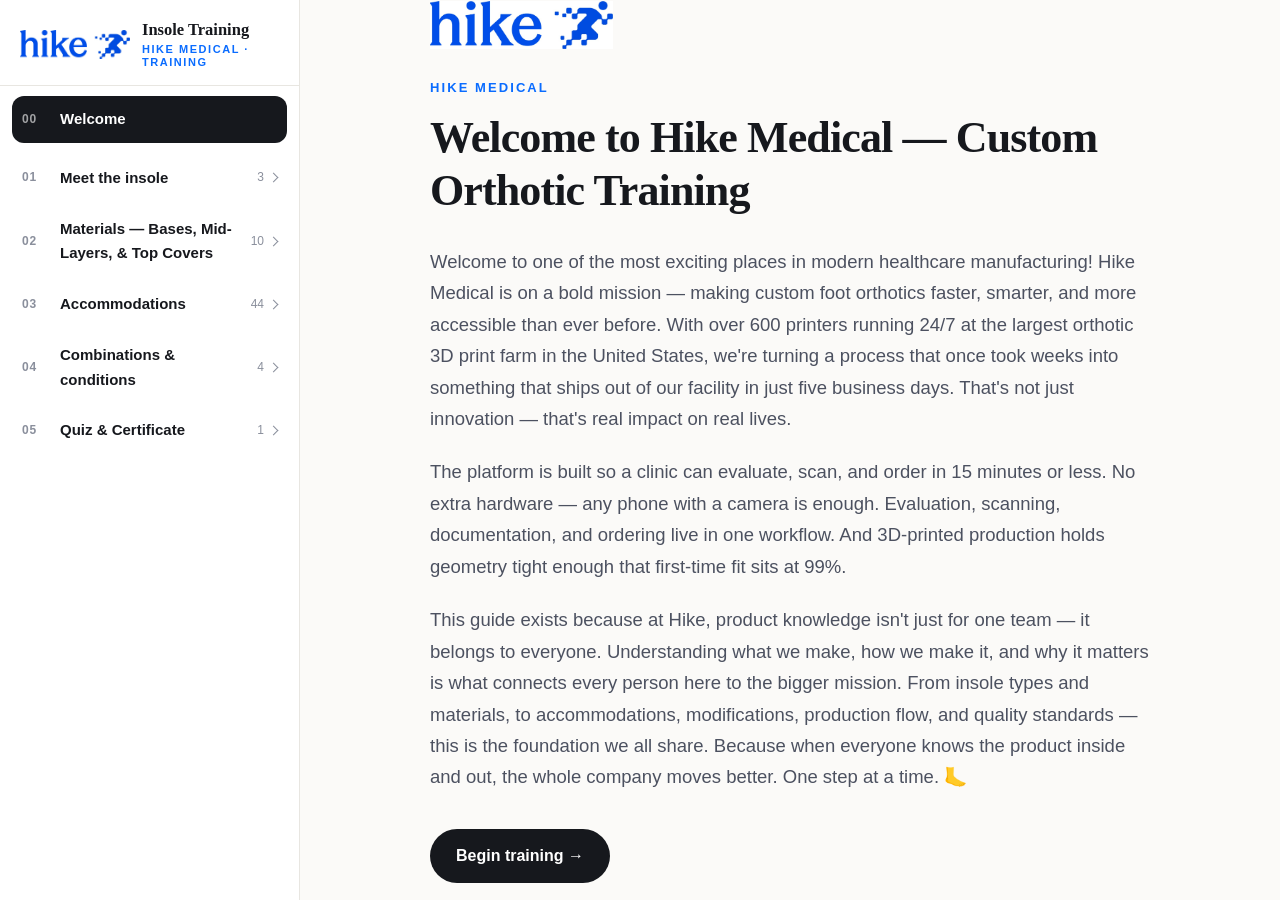
==== commit b4541d2b: "Color only the thin extrinsic wedge layer and keep the insole black." ====
--- a/index.html
+++ b/index.html
@@ -870,7 +870,7 @@
   "three/addons/controls/OrbitControls.js":"./vendor/OrbitControls.js"
 }}
 </script>
-<script type="module" src="./app.js?v=clin134"></script>
+<script type="module" src="./app.js?v=clin137"></script>
 <script>
 /* Opening sequence lives here so the logo does not wait on Three.js. */
 (function () {
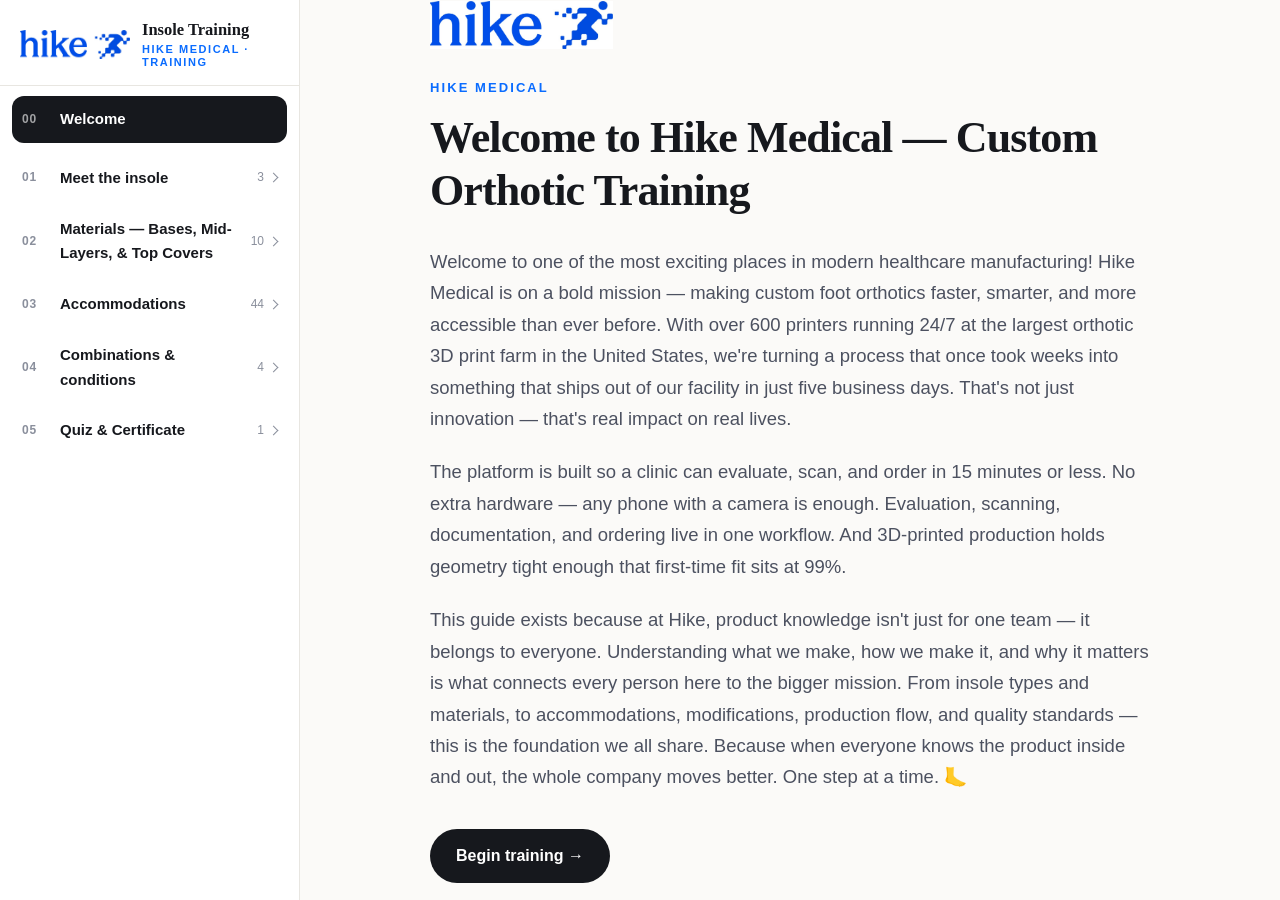
==== commit 3d8d1de1: "Show the real left forefoot post and highlight that band." ====
--- a/index.html
+++ b/index.html
@@ -870,7 +870,7 @@
   "three/addons/controls/OrbitControls.js":"./vendor/OrbitControls.js"
 }}
 </script>
-<script type="module" src="./app.js?v=clin137"></script>
+<script type="module" src="./app.js?v=clin142"></script>
 <script>
 /* Opening sequence lives here so the logo does not wait on Three.js. */
 (function () {
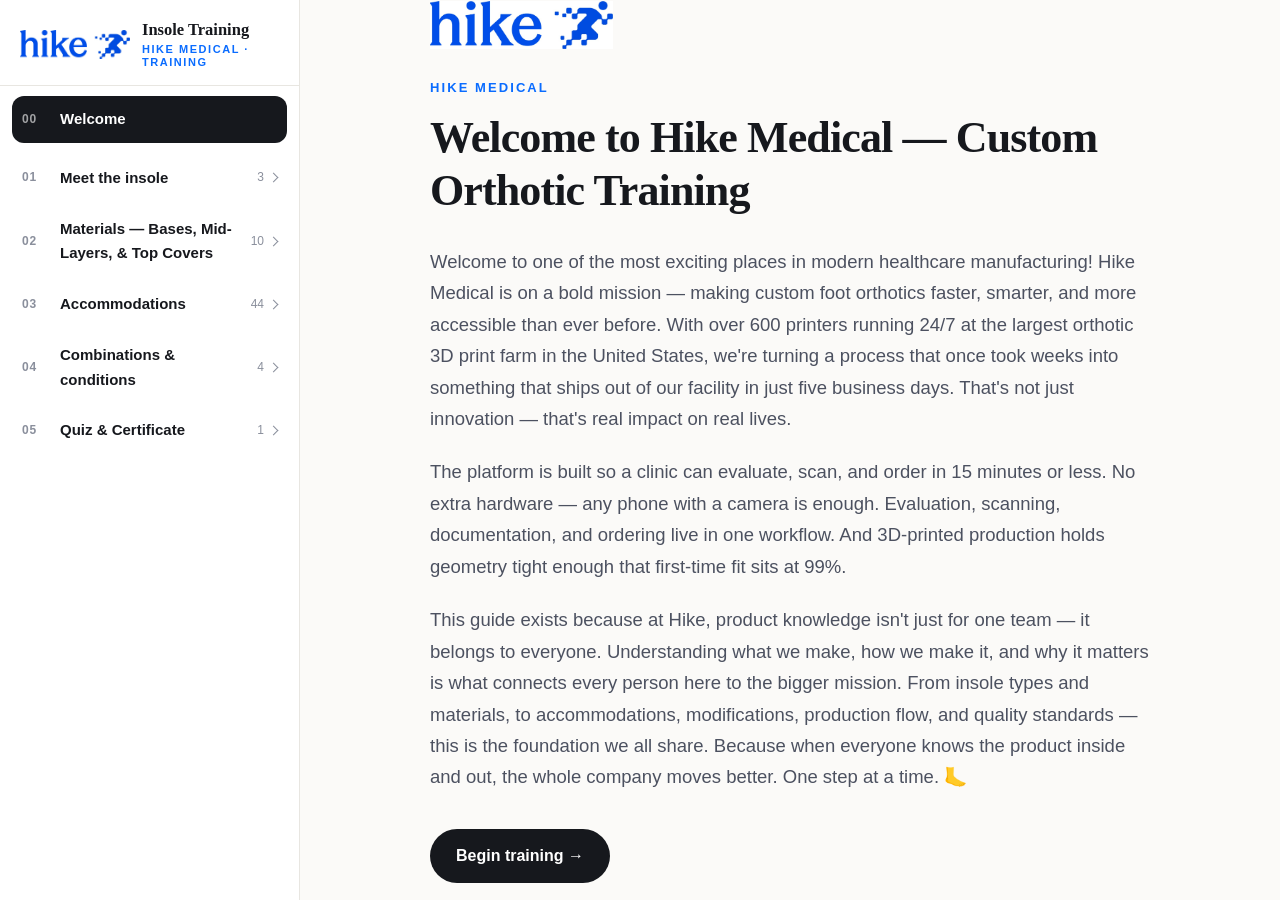
==== commit 72c7db35: "Highlight the arch wall on Arch Reinforcement and keep the lateral side dark." ====
--- a/index.html
+++ b/index.html
@@ -870,7 +870,7 @@
   "three/addons/controls/OrbitControls.js":"./vendor/OrbitControls.js"
 }}
 </script>
-<script type="module" src="./app.js?v=clin142"></script>
+<script type="module" src="./app.js?v=clin156"></script>
 <script>
 /* Opening sequence lives here so the logo does not wait on Three.js. */
 (function () {
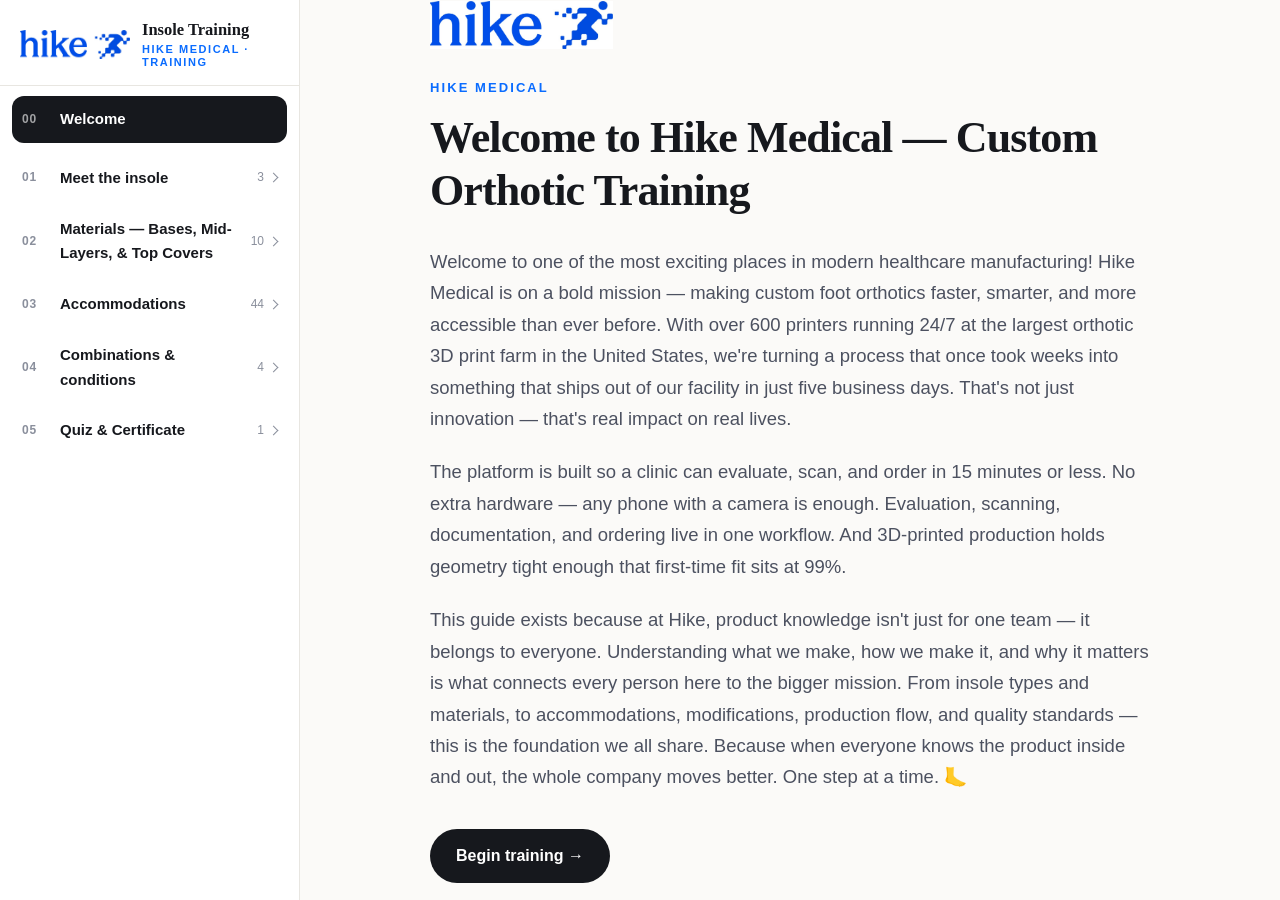
==== commit d2aa49f7: "Correct the T4 cover in the materials table to 1/8″ Perforated Puff over 1/16″ Poron." ====
--- a/index.html
+++ b/index.html
@@ -870,7 +870,7 @@
   "three/addons/controls/OrbitControls.js":"./vendor/OrbitControls.js"
 }}
 </script>
-<script type="module" src="./app.js?v=clin156"></script>
+<script type="module" src="./app.js?v=clin157"></script>
 <script>
 /* Opening sequence lives here so the logo does not wait on Three.js. */
 (function () {
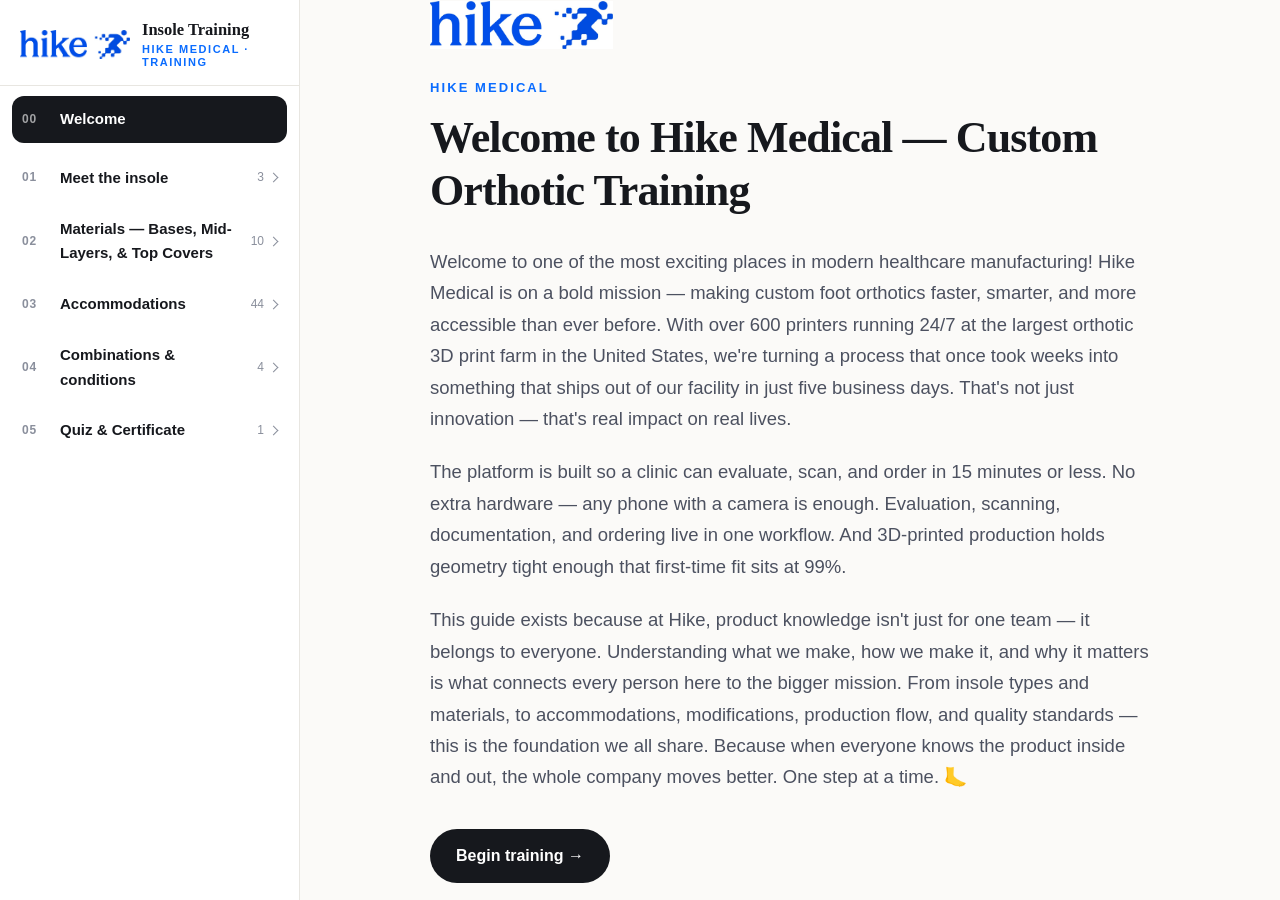
==== commit 91e2f6dc: "Show the Charcot foot photo on that lesson instead of the 3D insole." ====
--- a/index.html
+++ b/index.html
@@ -238,6 +238,10 @@
   #reader.covers #stageWrap{background:
              radial-gradient(900px 420px at 50% 34%,#e8e7e3 0%,#d7d6d1 100%)}
   #gl{width:100%;height:100%;display:block;touch-action:none}
+  #stageStill{position:absolute;inset:0;width:100%;height:100%;object-fit:contain;z-index:2}
+  #stageStill[hidden]{display:none}
+  #reader.still #gl{visibility:hidden}
+  #reader.still #dragHint{display:none}
   .stage-label{position:absolute;transform:translate(-50%,0);font-size:13.5px;font-weight:600;
                color:var(--ink-2);background:rgba(255,255,255,.85);backdrop-filter:blur(6px);
                padding:5px 12px;border-radius:999px;border:1px solid var(--line);
@@ -738,6 +742,7 @@
 <section id="reader" hidden>
   <div id="stageWrap">
     <canvas id="gl"></canvas>
+    <img id="stageStill" alt="" hidden>
     <div id="stageHud">
       <div id="legend"></div>
       <div id="coverBar" hidden></div>
@@ -870,7 +875,7 @@
   "three/addons/controls/OrbitControls.js":"./vendor/OrbitControls.js"
 }}
 </script>
-<script type="module" src="./app.js?v=clin157"></script>
+<script type="module" src="./app.js?v=clin158"></script>
 <script>
 /* Opening sequence lives here so the logo does not wait on Three.js. */
 (function () {
